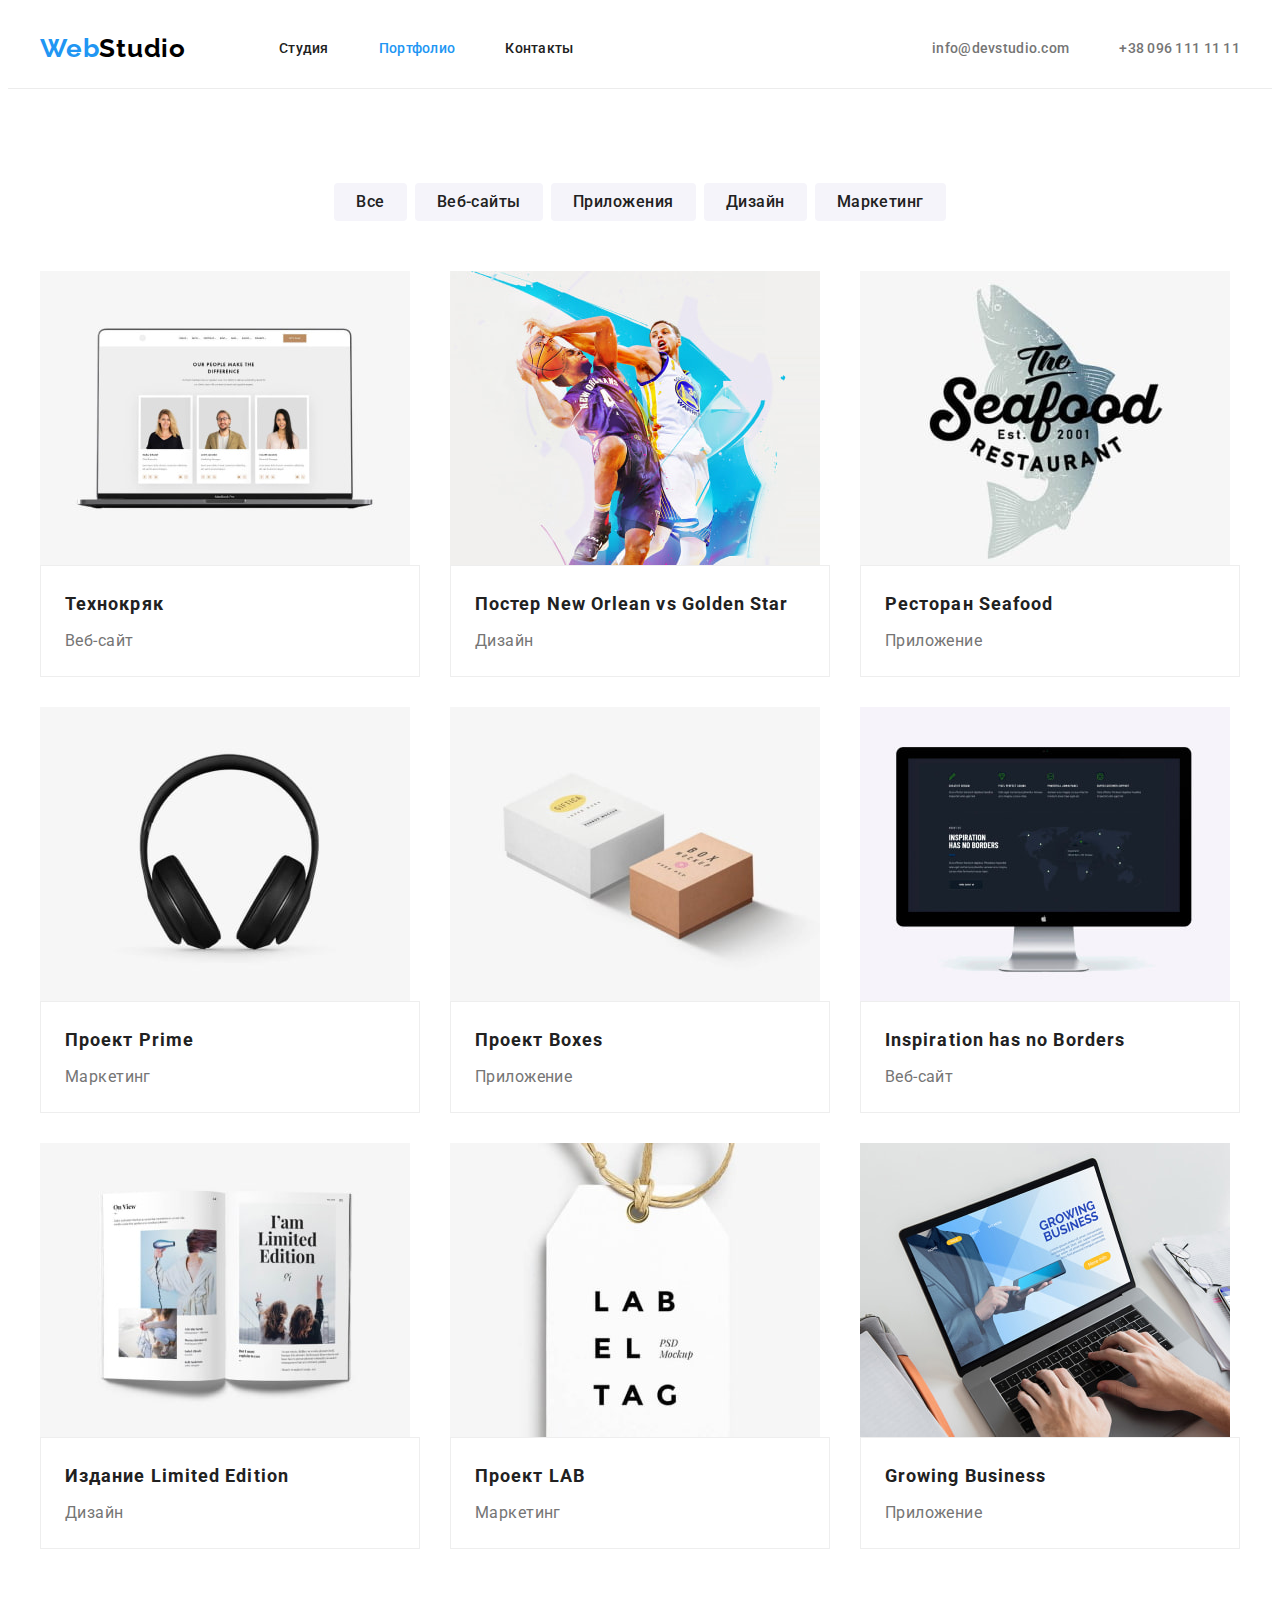
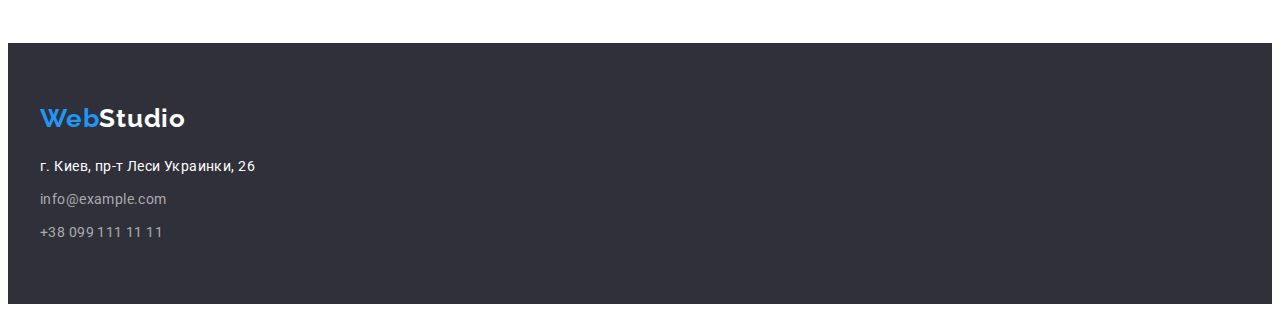
==== portfolio.html @ 58a0e92a "Initial commit" ====
<!DOCTYPE html>
<html lang="ru">
  <head>
    <meta charset="UTF-8" />
    <meta http-equiv="X-UA-Compatible" content="IE=edge" />
    <meta name="viewport" content="width=device-width, initial-scale=1.0" />
    <title>WebStudio</title>
    <!-- Fonts -->
    <link rel="preconnect" href="https://fonts.googleapis.com" />
    <link rel="preconnect" href="https://fonts.gstatic.com" crossorigin />
    <link
      href="https://fonts.googleapis.com/css2?family=Raleway:wght@700&family=Roboto:wght@400;500;700;900&display=swap"
      rel="stylesheet"
    />
    <!-- Normalize -->
    <link
      rel="stylesheet"
      href="https://cdnjs.cloudflare.com/ajax/libs/modern-normalize/1.1.0/modern-normalize.min.css"
      integrity="sha512-wpPYUAdjBVSE4KJnH1VR1HeZfpl1ub8YT/NKx4PuQ5NmX2tKuGu6U/JRp5y+Y8XG2tV+wKQpNHVUX03MfMFn9Q=="
      crossorigin="anonymous"
      referrerpolicy="no-referrer"
    />
    <!-- Custom styles -->
    <link rel="stylesheet" href="./css/styles.css" />
  </head>
  <body>
    <!-- Header section -->
    <header class="header">
      <div class="container header-container">
        <a href="./index.html" lang="en" class="logo link"
          >Web<span class="logo-black">Studio</span></a
        >
        <nav class="header-nav">
          <ul class="nav-list list">
            <li class="header-item">
              <a href="./index.html" class="header-link link">Студия</a>
            </li>
            <li class="header-item">
              <a href="./portfolio.html" class="header-link header-link-current link">Портфолио</a>
            </li>
            <li class="header-item"><a href="" class="header-link link">Контакты</a></li>
          </ul>
        </nav>
        <ul class="contact-list list">
          <li class="header-contact">
            <a href="mailto:info@devstudio.com" class="link">info@devstudio.com</a>
          </li>
          <li class="header-contact">
            <a href="tel:+380961111111" class="link">+38 096 111 11 11</a>
          </li>
        </ul>
      </div>
    </header>
    <!-- Main section -->
    <main>
      <section class="portfolio section">
        <div class="container">
          <h1 class="visually-hidden">Портфолио</h1>
          <ul class="filter-list list">
            <li class="filter-item"><button type="button" class="filter-btn btn">Все</button></li>
            <li class="filter-item">
              <button type="button" class="filter-btn btn">Веб-сайты</button>
            </li>
            <li class="filter-item">
              <button type="button" class="filter-btn btn">Приложения</button>
            </li>
            <li class="filter-item">
              <button type="button" class="filter-btn btn">Дизайн</button>
            </li>
            <li class="filter-item">
              <button type="button" class="filter-btn btn">Маркетинг</button>
            </li>
          </ul>
          <!-- Projects -->
          <ul class="project-list list card-set">
            <li class="project-item card-item">
              <a
                href=""
                target="_blank"
                rel="noopener noreferrer nofollow"
                class="project-link link"
              >
                <img
                  src="./images/portfolio/project1.jpg"
                  alt="Проект1"
                  class="project-img"
                  width="370"
                  height="294"
                />
                <div class="project-wrapper">
                  <h2 class="project-title">Технокряк</h2>
                  <p class="project-uppertitle">Веб-сайт</p>
                </div>
              </a>
            </li>
            <li class="project-item card-item">
              <a
                href=""
                target="_blank"
                rel="noopener noreferrer nofollow"
                class="project-link link"
              >
                <img
                  src="./images/portfolio/project2.jpg"
                  alt="Проект2"
                  class="project-img"
                  width="370"
                  height="294"
                />
                <div class="project-wrapper">
                  <h2 class="project-title">
                    Постер <span lang="en">New Orlean vs Golden Star</span>
                  </h2>
                  <p class="project-uppertitle">Дизайн</p>
                </div>
              </a>
            </li>
            <li class="project-item card-item">
              <a
                href=""
                target="_blank"
                rel="noopener noreferrer nofollow"
                class="project-link link"
              >
                <img
                  src="./images/portfolio/project3.jpg"
                  alt="Проект3"
                  class="project-img"
                  width="370"
                  height="294"
                />
                <div class="project-wrapper">
                  <h2 class="project-title">Ресторан <span lang="en">Seafood</span></h2>
                  <p class="project-uppertitle">Приложение</p>
                </div>
              </a>
            </li>
            <li class="project-item card-item">
              <a
                href=""
                target="_blank"
                rel="noopener noreferrer nofollow"
                class="project-link link"
              >
                <img
                  src="./images/portfolio/project4.jpg"
                  alt="Проект4"
                  class="project-img"
                  width="370"
                  height="294"
                />
                <div class="project-wrapper">
                  <h2 class="project-title">Проект <span lang="en">Prime</span></h2>
                  <p class="project-uppertitle">Маркетинг</p>
                </div>
              </a>
            </li>
            <li class="project-item card-item">
              <a
                href=""
                target="_blank"
                rel="noopener noreferrer nofollow"
                class="project-link link"
              >
                <img
                  src="./images/portfolio/project5.jpg"
                  alt="Проект5"
                  class="project-img"
                  width="370"
                  height="294"
                />
                <div class="project-wrapper">
                  <h2 class="project-title">Проект <span lang="en">Boxes</span></h2>
                  <p class="project-uppertitle">Приложение</p>
                </div>
              </a>
            </li>
            <li class="project-item card-item">
              <a
                href=""
                target="_blank"
                rel="noopener noreferrer nofollow"
                class="project-link link"
              >
                <img
                  src="./images/portfolio/project6.jpg"
                  alt="Проект6"
                  class="project-img"
                  width="370"
                  height="294"
                />
                <div class="project-wrapper">
                  <h2 class="project-title" lang="en">Inspiration has no Borders</h2>
                  <p class="project-uppertitle">Веб-сайт</p>
                </div>
              </a>
            </li>
            <li class="project-item card-item">
              <a
                href=""
                target="_blank"
                rel="noopener noreferrer nofollow"
                class="project-link link"
              >
                <img
                  src="./images/portfolio/project7.jpg"
                  alt="Проект7"
                  class="project-img"
                  width="370"
                  height="294"
                />
                <div class="project-wrapper">
                  <h2 class="project-title">Издание <span lang="en">Limited Edition</span></h2>
                  <p class="project-uppertitle">Дизайн</p>
                </div>
              </a>
            </li>
            <li class="project-item card-item">
              <a
                href=""
                target="_blank"
                rel="noopener noreferrer nofollow"
                class="project-link link"
              >
                <img
                  src="./images/portfolio/project8.jpg"
                  alt="Проект8"
                  class="project-img"
                  width="370"
                  height="294"
                />
                <div class="project-wrapper">
                  <h2 class="project-title">Проект <span lang="en">LAB</span></h2>
                  <p class="project-uppertitle">Маркетинг</p>
                </div>
              </a>
            </li>
            <li class="project-item card-item">
              <a
                href=""
                target="_blank"
                rel="noopener noreferrer nofollow"
                class="project-link link"
              >
                <img
                  src="./images/portfolio/project9.jpg"
                  alt="Проект9"
                  class="project-img"
                  width="370"
                  height="294"
                />
                <div class="project-wrapper">
                  <h2 class="project-title" lang="en">Growing Business</h2>
                  <p class="project-uppertitle">Приложение</p>
                </div>
              </a>
            </li>
          </ul>
        </div>
      </section>
    </main>
    <!-- Footer section -->
    <footer class="footer">
      <div class="container">
        <a href="./index.html" lang="en" class="logo link logo-footer"
          >Web<span class="logo-white">Studio</span></a
        >
        <address class="address">
          <ul class="address-list list">
            <li class="address-item">
              <a
                href="https://goo.gl/maps/ze5Cd1obeBFwj9Hn6"
                target="_blank"
                rel="noopener noreferrer nofollow"
                class="address-link link"
                >г. Киев, пр-т Леси Украинки, 26</a
              >
            </li>
            <li class="address-item">
              <a href="mailto:info@example.com" class="address-contact link">info@example.com</a>
            </li>
            <li class="address-item">
              <a href="tel:+380991111111" class="address-contact link">+38 099 111 11 11</a>
            </li>
          </ul>
        </address>
      </div>
    </footer>
  </body>
</html>
---- css/styles.css ----
:root {
  /* Fonts */
  --main-font: 'Roboto', sans-serif;
  --secondary-font: 'Raleway', sans-serif;
  /* Text colors */
  --main-txt-cl: #212121;
  --accent-txt-cl: #2196f3;
  --grey-txt-cl: #757575;
  --wh-txt-cl: #ffffff;
  --bl-txt-cl: #000000;
  --address-cl: rgba(255, 255, 255, 0.6);
  /* Bg colors */
  --dark-bg-cl: #2f303a;
  --grey-bg-cl: #f5f4fa;
  /* Border */
  --border-cl: #ececec;
  --border-sec-cl: #eeeeee;
  /* Others */
  --indent: 30px;
  --items: 4;
}

/* Html */
/* html {
  box-sizing: border-box;
}

*,
*::before,
*::after {
  box-sizing: inherit;
} */

/* Body */
body {
  font-family: var(--main-font);

  color: var(--main-txt-cl);

  font-weight: 400;
  font-size: 14px;
  line-height: calc(24 / 14);
  letter-spacing: 0.03em;

  color: var(--grey-txt-cl);
}

/* Reset style */
.link {
  text-decoration: none;
  color: currentColor;
}

.list {
  list-style: none;
}

h1,
h2,
h3,
h4,
h5,
h6,
p {
  margin: 0;
}

ul,
ol {
  margin: 0;
  padding: 0;
}

img {
  display: block;
  max-width: 100%;
  height: auto;
}

.section {
  padding-top: 94px;
  padding-bottom: 94px;
}

.section-title {
  font-weight: 700;
  font-size: 36px;
  line-height: calc(42 / 36);

  text-align: center;

  color: var(--main-txt-cl);

  margin-bottom: 50px;
}

.container {
  width: 1200px;
  padding-left: 15px;
  padding-right: 15px;
  margin-left: auto;
  margin-right: auto;
}

/* Button styles */

.btn {
  font-family: inherit;
  font-size: 16px;
  cursor: pointer;
  border: none;
}

.btn:hover,
.btn:focus {
  color: var(--wh-txt-cl);
  background-color: var(--accent-txt-cl);
}

.card-set {
  display: flex;
  align-items: center;
  flex-wrap: wrap;
  gap: var(--indent);
}

.card-item {
  flex-basis: calc((100% - var(--indent) * (var(--items) - 1)) / var(--items));
}

/* Logo */
.logo {
  font-family: 'Raleway';
  font-style: normal;
  font-weight: 700;
  font-size: 26px;
  line-height: 31px;
  letter-spacing: 0.03em;
  color: var(--accent-txt-cl);
}

.logo-black {
  color: var(--bl-txt-cl);
}

.logo-white {
  color: var(--wh-txt-cl);
}

/* Header section */
header.header {
  font-weight: 500;
  line-height: calc(16 / 14);
  letter-spacing: 0.02em;
  border-bottom: 1px solid var(--border-cl);
}

.header .logo {
  margin-right: 93px;
}

.header-link {
  display: flex;
  align-items: center;
  padding-top: 32px;
  padding-bottom: 32px;
  color: var(--main-txt-cl);
}

.header-link:hover,
.header-link:focus {
  color: var(--accent-txt-cl);
}

.header-link-current {
  color: var(--accent-txt-cl);
}

.header-contact:hover,
.header-contact:focus {
  color: var(--accent-txt-cl);
}

.header-container {
  display: flex;
  align-items: center;
}

.header-nav {
  display: flex;
  align-items: center;
}

.nav-list {
  display: flex;
  align-items: center;
  gap: 50px;
}

.contact-list {
  display: flex;
  align-items: center;
  margin-left: auto;
  gap: 50px;
}

.header-contact {
  padding-top: 32px;
  padding-bottom: 32px;
}

/* Main */

/* Hero section */
.hero {
  background-color: var(--dark-bg-cl);
  text-align: center;
  padding-top: 200px;
  padding-bottom: 200px;
}

.hero-title {
  margin-left: auto;
  margin-right: auto;
  font-weight: 900;
  font-size: 44px;
  line-height: calc(60 / 44);
  text-align: center;
  letter-spacing: 0.06em;
  text-transform: uppercase;
  color: var(--wh-txt-cl);
  max-width: 696px;
  margin-bottom: 30px;
}

.hero-btn {
  margin-left: auto;
  margin-right: auto;
  padding: 10px 32px;
  font-weight: 700;
  line-height: calc(30 / 16);
  display: flex;
  align-items: center;
  text-align: center;
  letter-spacing: 0.06em;
  color: #ffffff;
  background-color: var(--accent-txt-cl);
  box-shadow: 0px 4px 4px rgba(0, 0, 0, 0.15);
  border-radius: 4px;
}

/* About section */
.visually-hidden {
  position: absolute;
  white-space: nowrap;
  width: 1px;
  height: 1px;
  overflow: hidden;
  border: 0;
  padding: 0;
  clip: rect(0 0 0 0);
  clip-path: inset(50%);
  margin: -1px;
}

.about-uppertitle {
  font-weight: 700;
  font-size: 14px;
  line-height: calc(16 / 14);
  text-transform: uppercase;
  color: var(--main-txt-cl);
  margin-bottom: 10px;
}

/* Work section */
.work {
  padding-top: 0;
}

.work-item {
  --items: 3;
}

/*  Team section */
.team {
  background-color: var(--grey-bg-cl);
  padding-top: 94px;
  padding-bottom: 94px;
}

.team-title {
  margin-bottom: 50px;
}

.team-item {
  background-color: var(--wh-txt-cl);
  box-shadow: 0px 1px 3px rgba(0, 0, 0, 0.12), 0px 1px 1px rgba(0, 0, 0, 0.14),
    0px 2px 1px rgba(0, 0, 0, 0.2);
  border-radius: 0px 0px 4px 4px;
}

.team-wrapper {
  padding: 30px;
}

.team-text,
.team-uppertitle {
  font-size: 16px;
  line-height: calc(19 / 16);
  text-align: center;
}

.team-uppertitle {
  font-weight: 500;
  color: var(--main-txt-cl);
  margin-bottom: 10px;
}

/* Footer section */
.footer {
  background-color: var(--dark-bg-cl);
  padding-top: 60px;
  padding-bottom: 60px;
}

.logo-footer {
  display: inline-block;
  margin-bottom: 20px;
}

address {
  display: block;
  font-style: normal;

  /* margin-top: 20px; */
}

.address-item {
  color: var(--wh-txt-cl);
}

.address-item {
  margin-bottom: 9px;
}

.address-item:last-child {
  margin-bottom: 0;
}

.address-contact {
  color: var(--address-cl);
}

/* Portfolio */

/* Filter section */
.filter-list {
  display: flex;
  align-items: center;
  justify-content: center;
  gap: 8px;
  margin-bottom: 50px;
}

.filter-btn {
  padding: 6px 22px;
  font-weight: 500;
  line-height: calc(26 / 16);
  text-align: center;
  letter-spacing: 0.03em;
  color: var(--main-txt-cl);
  background-color: var(--grey-bg-cl);
  border-radius: 4px;
}

.filter-btn:hover,
.filter-btn:focus {
  color: var(--wh-txt-cl);
  background: var(--accent-txt-cl);
  box-shadow: 0px 3px 1px rgba(0, 0, 0, 0.1), 0px 1px 2px rgba(0, 0, 0, 0.08),
    0px 2px 2px rgba(0, 0, 0, 0.12);
  border-radius: 4px;
}

/* Project */

.project-item {
  width: 370px;
  --items: 3;
}

.project-wrapper {
  padding: 20px 24px;
  background: var(--wh-txt-cl);
  border: 1px solid var(--border-sec-cl);
}

.project-title {
  font-weight: 700;
  font-size: 18px;
  line-height: 36px;
  letter-spacing: 0.06em;
  color: var(--main-txt-cl);
  margin-bottom: 4px;
}

.project-uppertitle {
  font-size: 16px;
  line-height: calc(30 / 16);
}
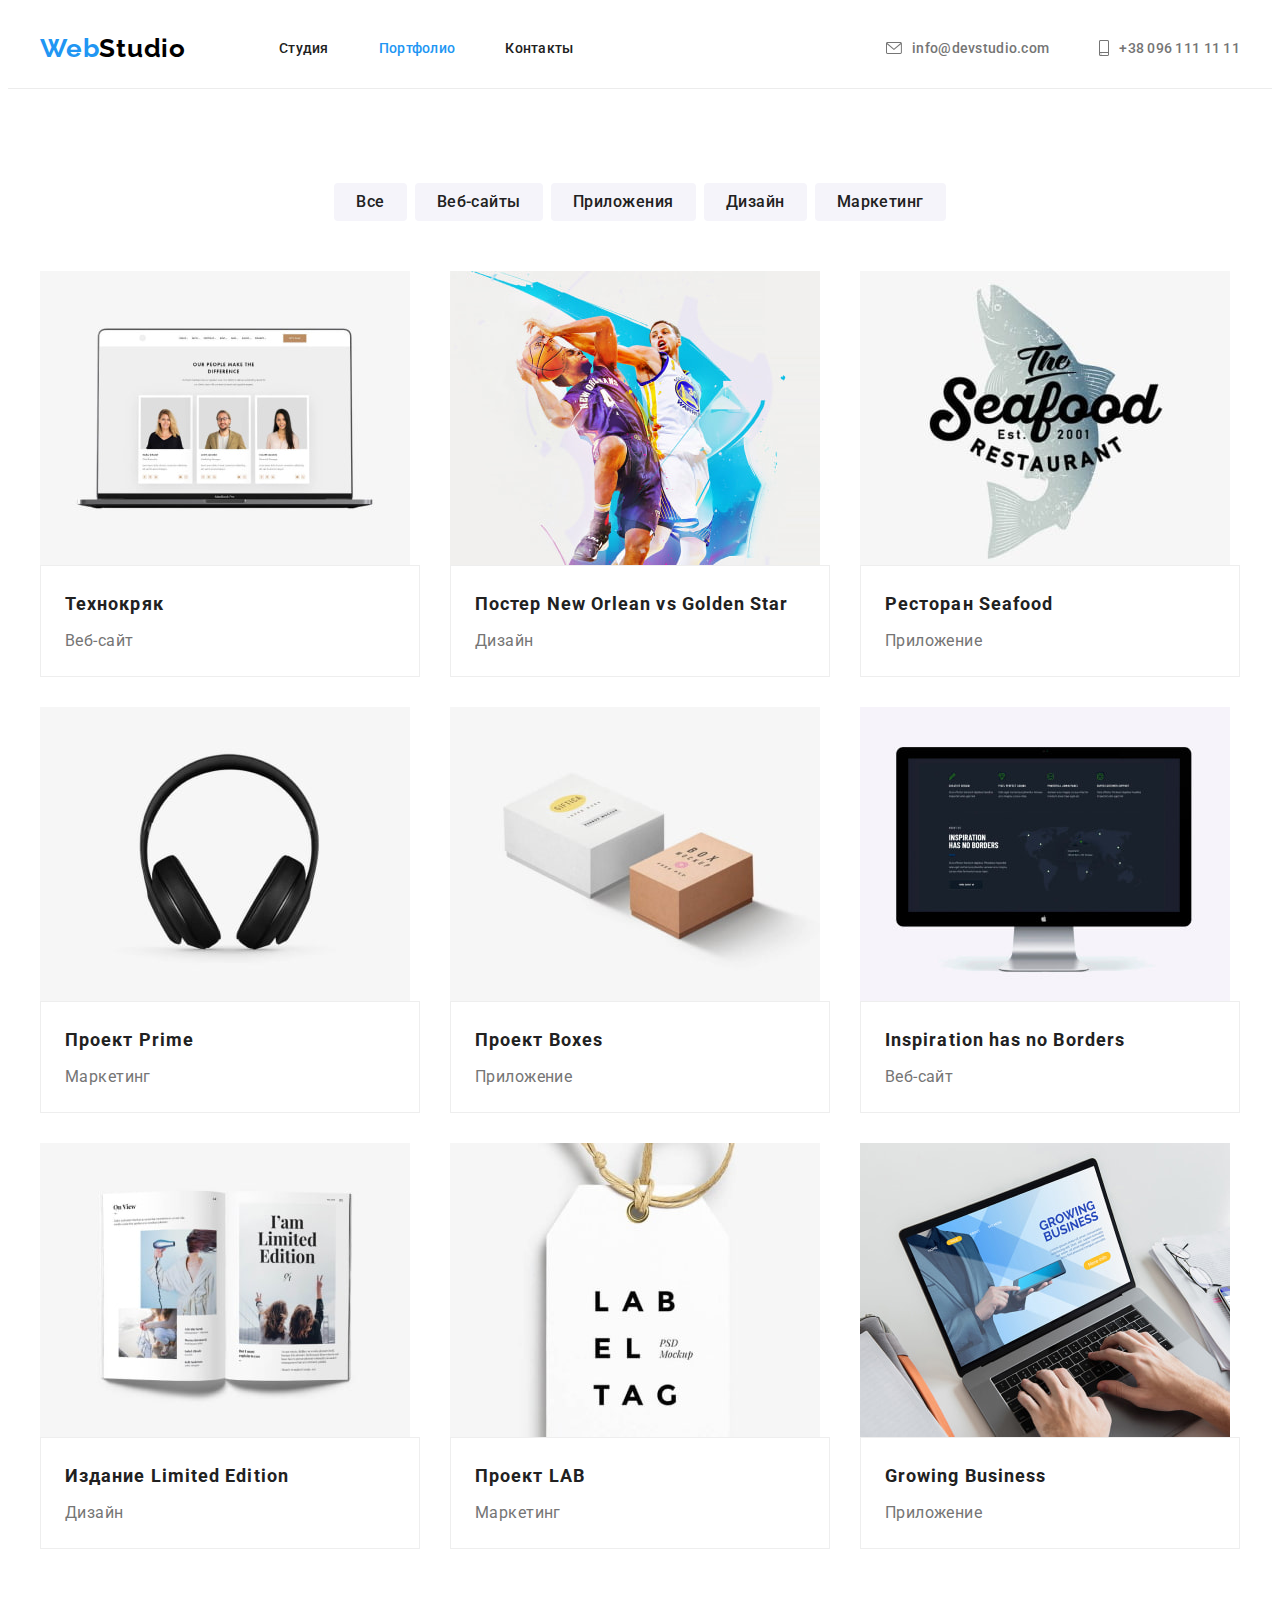
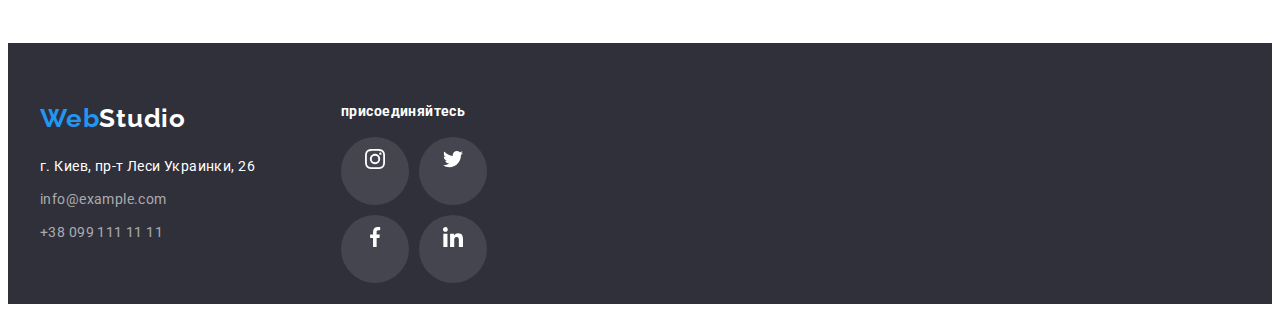
==== commit ff66aeef: "create svg-sprite + update html & css" ====
--- a/portfolio.html
+++ b/portfolio.html
@@ -1,280 +1,177 @@
 <!DOCTYPE html>
 <html lang="ru">
-  <head>
-    <meta charset="UTF-8" />
-    <meta http-equiv="X-UA-Compatible" content="IE=edge" />
-    <meta name="viewport" content="width=device-width, initial-scale=1.0" />
-    <title>WebStudio</title>
-    <!-- Fonts -->
-    <link rel="preconnect" href="https://fonts.googleapis.com" />
-    <link rel="preconnect" href="https://fonts.gstatic.com" crossorigin />
-    <link
-      href="https://fonts.googleapis.com/css2?family=Raleway:wght@700&family=Roboto:wght@400;500;700;900&display=swap"
-      rel="stylesheet"
-    />
-    <!-- Normalize -->
-    <link
-      rel="stylesheet"
-      href="https://cdnjs.cloudflare.com/ajax/libs/modern-normalize/1.1.0/modern-normalize.min.css"
-      integrity="sha512-wpPYUAdjBVSE4KJnH1VR1HeZfpl1ub8YT/NKx4PuQ5NmX2tKuGu6U/JRp5y+Y8XG2tV+wKQpNHVUX03MfMFn9Q=="
-      crossorigin="anonymous"
-      referrerpolicy="no-referrer"
-    />
-    <!-- Custom styles -->
-    <link rel="stylesheet" href="./css/styles.css" />
-  </head>
-  <body>
-    <!-- Header section -->
-    <header class="header">
-      <div class="container header-container">
-        <a href="./index.html" lang="en" class="logo link"
-          >Web<span class="logo-black">Studio</span></a
-        >
-        <nav class="header-nav">
-          <ul class="nav-list list">
-            <li class="header-item">
-              <a href="./index.html" class="header-link link">Студия</a>
-            </li>
-            <li class="header-item">
-              <a href="./portfolio.html" class="header-link header-link-current link">Портфолио</a>
-            </li>
-            <li class="header-item"><a href="" class="header-link link">Контакты</a></li>
-          </ul>
-        </nav>
-        <ul class="contact-list list">
-          <li class="header-contact">
-            <a href="mailto:info@devstudio.com" class="link">info@devstudio.com</a>
-          </li>
-          <li class="header-contact">
-            <a href="tel:+380961111111" class="link">+38 096 111 11 11</a>
+
+<head>
+  <meta charset="UTF-8" />
+  <meta http-equiv="X-UA-Compatible" content="IE=edge" />
+  <meta name="viewport" content="width=device-width, initial-scale=1.0" />
+  <title>WebStudio</title>
+  <!-- Fonts -->
+  <link rel="preconnect" href="https://fonts.googleapis.com" />
+  <link rel="preconnect" href="https://fonts.gstatic.com" crossorigin />
+  <link href="https://fonts.googleapis.com/css2?family=Raleway:wght@700&family=Roboto:wght@400;500;700;900&display=swap"
+    rel="stylesheet" />
+  <!-- Normalize -->
+  <link rel="stylesheet" href="https://cdnjs.cloudflare.com/ajax/libs/modern-normalize/1.1.0/modern-normalize.min.css"
+    integrity="sha512-wpPYUAdjBVSE4KJnH1VR1HeZfpl1ub8YT/NKx4PuQ5NmX2tKuGu6U/JRp5y+Y8XG2tV+wKQpNHVUX03MfMFn9Q=="
+    crossorigin="anonymous" referrerpolicy="no-referrer" />
+  <!-- Custom styles -->
+  <link rel="stylesheet" href="./css/styles.css" />
+</head>
+
+<body>
+  <!-- Header section -->
+  <header class="header">
+    <div class="container header-container">
+      <a href="./index.html" lang="en" class="logo link">Web<span class="logo-black">Studio</span></a>
+      <nav class="header-nav">
+        <ul class="nav-list list">
+          <li class="header-item">
+            <a href="./index.html" class="header-link link">Студия</a>
+          </li>
+          <li class="header-item">
+            <a href="./portfolio.html" class="header-link header-link-current link">Портфолио</a>
+          </li>
+          <li class="header-item"><a href="" class="header-link link">Контакты</a></li>
+        </ul>
+      </nav>
+      <ul class="contact-list list">
+        <li class="header-contact">
+          <a href="mailto:info@devstudio.com" class="header-contact-link link">
+            <svg width="16" height="12" class="header-icon">
+              <use href="./images/symbol-defs.svg#mail"></use>
+            </svg>info@devstudio.com
+          </a>
+        </li>
+        <li class="header-contact">
+          <a href="tel:+380961111111" class="header-contact-link link">
+            <svg width="10" height="16" class="header-icon">
+              <use href="./images/symbol-defs.svg#phone"></use>
+            </svg>+38 096 111 11 11
+          </a>
+        </li>
+      </ul>
+    </div>
+  </header>
+  <!-- Main section -->
+  <main>
+    <section class="portfolio section">
+      <div class="container">
+        <h1 class="visually-hidden">Портфолио</h1>
+        <ul class="filter-list list">
+          <li class="filter-item"><button type="button" class="filter-btn btn">Все</button></li>
+          <li class="filter-item">
+            <button type="button" class="filter-btn btn">Веб-сайты</button>
+          </li>
+          <li class="filter-item">
+            <button type="button" class="filter-btn btn">Приложения</button>
+          </li>
+          <li class="filter-item">
+            <button type="button" class="filter-btn btn">Дизайн</button>
+          </li>
+          <li class="filter-item">
+            <button type="button" class="filter-btn btn">Маркетинг</button>
+          </li>
+        </ul>
+        <!-- Projects -->
+        <ul class="project-list list card-set">
+          <li class="project-item card-item">
+            <a href="" target="_blank" rel="noopener noreferrer nofollow" class="project-link link">
+              <img src="./images/portfolio/project1.jpg" alt="Проект1" class="project-img" width="370" height="294" />
+              <div class="project-wrapper">
+                <h2 class="project-title">Технокряк</h2>
+                <p class="project-uppertitle">Веб-сайт</p>
+              </div>
+            </a>
+          </li>
+          <li class="project-item card-item">
+            <a href="" target="_blank" rel="noopener noreferrer nofollow" class="project-link link">
+              <img src="./images/portfolio/project2.jpg" alt="Проект2" class="project-img" width="370" height="294" />
+              <div class="project-wrapper">
+                <h2 class="project-title">
+                  Постер <span lang="en">New Orlean vs Golden Star</span>
+                </h2>
+                <p class="project-uppertitle">Дизайн</p>
+              </div>
+            </a>
+          </li>
+          <li class="project-item card-item">
+            <a href="" target="_blank" rel="noopener noreferrer nofollow" class="project-link link">
+              <img src="./images/portfolio/project3.jpg" alt="Проект3" class="project-img" width="370" height="294" />
+              <div class="project-wrapper">
+                <h2 class="project-title">Ресторан <span lang="en">Seafood</span></h2>
+                <p class="project-uppertitle">Приложение</p>
+              </div>
+            </a>
+          </li>
+          <li class="project-item card-item">
+            <a href="" target="_blank" rel="noopener noreferrer nofollow" class="project-link link">
+              <img src="./images/portfolio/project4.jpg" alt="Проект4" class="project-img" width="370" height="294" />
+              <div class="project-wrapper">
+                <h2 class="project-title">Проект <span lang="en">Prime</span></h2>
+                <p class="project-uppertitle">Маркетинг</p>
+              </div>
+            </a>
+          </li>
+          <li class="project-item card-item">
+            <a href="" target="_blank" rel="noopener noreferrer nofollow" class="project-link link">
+              <img src="./images/portfolio/project5.jpg" alt="Проект5" class="project-img" width="370" height="294" />
+              <div class="project-wrapper">
+                <h2 class="project-title">Проект <span lang="en">Boxes</span></h2>
+                <p class="project-uppertitle">Приложение</p>
+              </div>
+            </a>
+          </li>
+          <li class="project-item card-item">
+            <a href="" target="_blank" rel="noopener noreferrer nofollow" class="project-link link">
+              <img src="./images/portfolio/project6.jpg" alt="Проект6" class="project-img" width="370" height="294" />
+              <div class="project-wrapper">
+                <h2 class="project-title" lang="en">Inspiration has no Borders</h2>
+                <p class="project-uppertitle">Веб-сайт</p>
+              </div>
+            </a>
+          </li>
+          <li class="project-item card-item">
+            <a href="" target="_blank" rel="noopener noreferrer nofollow" class="project-link link">
+              <img src="./images/portfolio/project7.jpg" alt="Проект7" class="project-img" width="370" height="294" />
+              <div class="project-wrapper">
+                <h2 class="project-title">Издание <span lang="en">Limited Edition</span></h2>
+                <p class="project-uppertitle">Дизайн</p>
+              </div>
+            </a>
+          </li>
+          <li class="project-item card-item">
+            <a href="" target="_blank" rel="noopener noreferrer nofollow" class="project-link link">
+              <img src="./images/portfolio/project8.jpg" alt="Проект8" class="project-img" width="370" height="294" />
+              <div class="project-wrapper">
+                <h2 class="project-title">Проект <span lang="en">LAB</span></h2>
+                <p class="project-uppertitle">Маркетинг</p>
+              </div>
+            </a>
+          </li>
+          <li class="project-item card-item">
+            <a href="" target="_blank" rel="noopener noreferrer nofollow" class="project-link link">
+              <img src="./images/portfolio/project9.jpg" alt="Проект9" class="project-img" width="370" height="294" />
+              <div class="project-wrapper">
+                <h2 class="project-title" lang="en">Growing Business</h2>
+                <p class="project-uppertitle">Приложение</p>
+              </div>
+            </a>
           </li>
         </ul>
       </div>
-    </header>
-    <!-- Main section -->
-    <main>
-      <section class="portfolio section">
-        <div class="container">
-          <h1 class="visually-hidden">Портфолио</h1>
-          <ul class="filter-list list">
-            <li class="filter-item"><button type="button" class="filter-btn btn">Все</button></li>
-            <li class="filter-item">
-              <button type="button" class="filter-btn btn">Веб-сайты</button>
-            </li>
-            <li class="filter-item">
-              <button type="button" class="filter-btn btn">Приложения</button>
-            </li>
-            <li class="filter-item">
-              <button type="button" class="filter-btn btn">Дизайн</button>
-            </li>
-            <li class="filter-item">
-              <button type="button" class="filter-btn btn">Маркетинг</button>
-            </li>
-          </ul>
-          <!-- Projects -->
-          <ul class="project-list list card-set">
-            <li class="project-item card-item">
-              <a
-                href=""
-                target="_blank"
-                rel="noopener noreferrer nofollow"
-                class="project-link link"
-              >
-                <img
-                  src="./images/portfolio/project1.jpg"
-                  alt="Проект1"
-                  class="project-img"
-                  width="370"
-                  height="294"
-                />
-                <div class="project-wrapper">
-                  <h2 class="project-title">Технокряк</h2>
-                  <p class="project-uppertitle">Веб-сайт</p>
-                </div>
-              </a>
-            </li>
-            <li class="project-item card-item">
-              <a
-                href=""
-                target="_blank"
-                rel="noopener noreferrer nofollow"
-                class="project-link link"
-              >
-                <img
-                  src="./images/portfolio/project2.jpg"
-                  alt="Проект2"
-                  class="project-img"
-                  width="370"
-                  height="294"
-                />
-                <div class="project-wrapper">
-                  <h2 class="project-title">
-                    Постер <span lang="en">New Orlean vs Golden Star</span>
-                  </h2>
-                  <p class="project-uppertitle">Дизайн</p>
-                </div>
-              </a>
-            </li>
-            <li class="project-item card-item">
-              <a
-                href=""
-                target="_blank"
-                rel="noopener noreferrer nofollow"
-                class="project-link link"
-              >
-                <img
-                  src="./images/portfolio/project3.jpg"
-                  alt="Проект3"
-                  class="project-img"
-                  width="370"
-                  height="294"
-                />
-                <div class="project-wrapper">
-                  <h2 class="project-title">Ресторан <span lang="en">Seafood</span></h2>
-                  <p class="project-uppertitle">Приложение</p>
-                </div>
-              </a>
-            </li>
-            <li class="project-item card-item">
-              <a
-                href=""
-                target="_blank"
-                rel="noopener noreferrer nofollow"
-                class="project-link link"
-              >
-                <img
-                  src="./images/portfolio/project4.jpg"
-                  alt="Проект4"
-                  class="project-img"
-                  width="370"
-                  height="294"
-                />
-                <div class="project-wrapper">
-                  <h2 class="project-title">Проект <span lang="en">Prime</span></h2>
-                  <p class="project-uppertitle">Маркетинг</p>
-                </div>
-              </a>
-            </li>
-            <li class="project-item card-item">
-              <a
-                href=""
-                target="_blank"
-                rel="noopener noreferrer nofollow"
-                class="project-link link"
-              >
-                <img
-                  src="./images/portfolio/project5.jpg"
-                  alt="Проект5"
-                  class="project-img"
-                  width="370"
-                  height="294"
-                />
-                <div class="project-wrapper">
-                  <h2 class="project-title">Проект <span lang="en">Boxes</span></h2>
-                  <p class="project-uppertitle">Приложение</p>
-                </div>
-              </a>
-            </li>
-            <li class="project-item card-item">
-              <a
-                href=""
-                target="_blank"
-                rel="noopener noreferrer nofollow"
-                class="project-link link"
-              >
-                <img
-                  src="./images/portfolio/project6.jpg"
-                  alt="Проект6"
-                  class="project-img"
-                  width="370"
-                  height="294"
-                />
-                <div class="project-wrapper">
-                  <h2 class="project-title" lang="en">Inspiration has no Borders</h2>
-                  <p class="project-uppertitle">Веб-сайт</p>
-                </div>
-              </a>
-            </li>
-            <li class="project-item card-item">
-              <a
-                href=""
-                target="_blank"
-                rel="noopener noreferrer nofollow"
-                class="project-link link"
-              >
-                <img
-                  src="./images/portfolio/project7.jpg"
-                  alt="Проект7"
-                  class="project-img"
-                  width="370"
-                  height="294"
-                />
-                <div class="project-wrapper">
-                  <h2 class="project-title">Издание <span lang="en">Limited Edition</span></h2>
-                  <p class="project-uppertitle">Дизайн</p>
-                </div>
-              </a>
-            </li>
-            <li class="project-item card-item">
-              <a
-                href=""
-                target="_blank"
-                rel="noopener noreferrer nofollow"
-                class="project-link link"
-              >
-                <img
-                  src="./images/portfolio/project8.jpg"
-                  alt="Проект8"
-                  class="project-img"
-                  width="370"
-                  height="294"
-                />
-                <div class="project-wrapper">
-                  <h2 class="project-title">Проект <span lang="en">LAB</span></h2>
-                  <p class="project-uppertitle">Маркетинг</p>
-                </div>
-              </a>
-            </li>
-            <li class="project-item card-item">
-              <a
-                href=""
-                target="_blank"
-                rel="noopener noreferrer nofollow"
-                class="project-link link"
-              >
-                <img
-                  src="./images/portfolio/project9.jpg"
-                  alt="Проект9"
-                  class="project-img"
-                  width="370"
-                  height="294"
-                />
-                <div class="project-wrapper">
-                  <h2 class="project-title" lang="en">Growing Business</h2>
-                  <p class="project-uppertitle">Приложение</p>
-                </div>
-              </a>
-            </li>
-          </ul>
-        </div>
-      </section>
-    </main>
-    <!-- Footer section -->
-    <footer class="footer">
-      <div class="container">
-        <a href="./index.html" lang="en" class="logo link logo-footer"
-          >Web<span class="logo-white">Studio</span></a
-        >
+    </section>
+  </main>
+  <!-- Footer section -->
+  <footer class="footer">
+    <div class="container footer-container">
+      <div class="address-container">
+        <a href="./index.html" lang="en" class="logo link logo-footer">Web<span class="logo-white">Studio</span></a>
         <address class="address">
           <ul class="address-list list">
             <li class="address-item">
-              <a
-                href="https://goo.gl/maps/ze5Cd1obeBFwj9Hn6"
-                target="_blank"
-                rel="noopener noreferrer nofollow"
-                class="address-link link"
-                >г. Киев, пр-т Леси Украинки, 26</a
-              >
+              <a href="https://goo.gl/maps/ze5Cd1obeBFwj9Hn6" target="_blank" rel="noopener noreferrer nofollow"
+                class="address-link link">г. Киев, пр-т Леси Украинки, 26</a>
             </li>
             <li class="address-item">
               <a href="mailto:info@example.com" class="address-contact link">info@example.com</a>
@@ -285,6 +182,45 @@
           </ul>
         </address>
       </div>
-    </footer>
-  </body>
-</html>
+      <div class="footer-socials">
+        <h2 class="section-title footer-socials-title">присоединяйтесь</h2>
+        <ul class="footer-socials list">
+          <li class="footer-socials-item">
+            <a href="" class="link footer-socials-link" target="_blank" rel="noopener noreferrer nofollow"
+              aria-label="instagram">
+              <svg width="20" height="20" class="footer-social-icon">
+                <use href="./images/symbol-defs.svg#instagram"></use>
+              </svg>
+            </a>
+          </li>
+          <li class="footer-socials-item">
+            <a href="" class="link footer-socials-link" target="_blank" rel="noopener noreferrer nofollow"
+              aria-label="twitter">
+              <svg width="20" height="20" class="footer-social-icon">
+                <use href="./images/symbol-defs.svg#twitter"></use>
+              </svg>
+            </a>
+          </li>
+          <li class="footer-socials-item">
+            <a href="" class="link footer-socials-link" target="_blank" rel="noopener noreferrer nofollow"
+              aria-label="facebook">
+              <svg width="20" height="20" class="footer-social-icon">
+                <use href="./images/symbol-defs.svg#facebook"></use>
+              </svg>
+            </a>
+          </li>
+          <li class="footer-socials-item">
+            <a href="" class="link footer-socials-link" target="_blank" rel="noopener noreferrer nofollow"
+              aria-label="linkedin">
+              <svg width="20" height="20" class="footer-social-icon">
+                <use href="./images/symbol-defs.svg#linkedin"></use>
+              </svg>
+            </a>
+          </li>
+        </ul>
+      </div>
+    </div>
+  </footer>
+</body>
+
+</html>--- a/css/styles.css
+++ b/css/styles.css
@@ -8,6 +8,7 @@
   --grey-txt-cl: #757575;
   --wh-txt-cl: #ffffff;
   --bl-txt-cl: #000000;
+  --fill: #afb1b8;
   --address-cl: rgba(255, 255, 255, 0.6);
   /* Bg colors */
   --dark-bg-cl: #2f303a;
@@ -176,9 +177,18 @@
   color: var(--accent-txt-cl);
 }
 
+.header-icon {
+  fill: var(--grey-txt-cl);
+}
+
 .header-contact:hover,
 .header-contact:focus {
   color: var(--accent-txt-cl);
+  cursor: pointer;
+}
+
+.header-contact:hover .header-icon {
+  fill: var(--accent-txt-cl);
 }
 
 .header-container {
@@ -209,14 +219,24 @@
   padding-bottom: 32px;
 }
 
+.header-contact-link {
+  display: flex;
+  align-items: center;
+  gap: 10px;
+}
+
 /* Main */
 
 /* Hero section */
 .hero {
-  background-color: var(--dark-bg-cl);
+  /* background-color: var(--dark-bg-cl); */
   text-align: center;
   padding-top: 200px;
   padding-bottom: 200px;
+  background: linear-gradient(rgba(47, 48, 58, 0.4), rgba(47, 48, 58, 0.4)),
+    url(../images/background/hero-bg.jpg);
+  background-repeat: no-repeat;
+  background-position: center;
 }
 
 .hero-title {
@@ -272,6 +292,16 @@
   margin-bottom: 10px;
 }
 
+.about-wrapper {
+  display: flex;
+  align-items: center;
+  justify-content: center;
+  padding: 25px 100px;
+  background: var(--grey-bg-cl);
+  border-radius: 4px;
+  margin-bottom: 30px;
+}
+
 /* Work section */
 .work {
   padding-top: 0;
@@ -300,7 +330,7 @@
 }
 
 .team-wrapper {
-  padding: 30px;
+  padding: 30px 30px 0 30px;
 }
 
 .team-text,
@@ -316,6 +346,62 @@
   margin-bottom: 10px;
 }
 
+.socials {
+  display: flex;
+  align-items: center;
+  justify-content: center;
+  gap: 10px;
+  padding: 16px 32px 30px;
+}
+
+.socials-link {
+  display: flex;
+  align-items: baseline;
+  justify-content: center;
+  width: 44px;
+  height: 44px;
+  background-color: var(--wh-txt-cl);
+  border-radius: 50%;
+  padding: 12px;
+}
+
+.social-icon {
+  fill: var(--fill);
+}
+
+.socials-link:hover,
+.socials-link:focus {
+  background: var(--accent-txt-cl);
+}
+
+.socials-link:hover .social-icon {
+  fill: var(--wh-txt-cl);
+}
+
+/* Clients section */
+.clients-item {
+  box-sizing: border-box;
+  --items: 6;
+  padding: 16px 31px;
+  border: 1px solid var(--fill);
+  border-radius: 4px;
+}
+
+.clients-icons {
+  fill: var(--fill);
+}
+
+.clients-item:hover,
+.clients-item:focus {
+  color: var(--accent-txt-cl);
+  border: 1px solid var(--accent-txt-cl);
+  cursor: pointer;
+}
+
+.clients-icons {
+  fill: currentColor;
+}
+
 /* Footer section */
 .footer {
   background-color: var(--dark-bg-cl);
@@ -349,6 +435,52 @@
 
 .address-contact {
   color: var(--address-cl);
+}
+
+.address-container {
+  width: 231px;
+  margin-right: 70px;
+}
+
+.footer-container {
+  display: flex;
+  flex-wrap: wrap;
+}
+
+.footer-socials-title {
+  font-size: 14px;
+  line-height: calc(16 / 14);
+  color: var(--wh-txt-cl);
+  margin-bottom: 8px;
+}
+
+.footer-socials {
+  display: flex;
+  align-items: center;
+  flex-wrap: wrap;
+  width: 206px;
+  height: 60px;
+  gap: 10px;
+}
+
+.footer-socials-link {
+  display: flex;
+  align-items: baseline;
+  justify-content: center;
+  width: 44px;
+  height: 44px;
+  background-color: rgba(255, 255, 255, 0.1);
+  border-radius: 50%;
+  padding: 12px;
+}
+
+.footer-social-icon {
+  fill: var(--wh-txt-cl);
+}
+
+.footer-socials-link:hover,
+.footer-socials-link:focus {
+  background: var(--accent-txt-cl);
 }
 
 /* Portfolio */
@@ -408,3 +540,10 @@
   font-size: 16px;
   line-height: calc(30 / 16);
 }
+
+.project-item:hover,
+.project-item:focus {
+  border: 1px solid var(--border-sec-cl);
+  box-shadow: 0px 1px 1px rgba(0, 0, 0, 0.12), 0px 4px 4px rgba(0, 0, 0, 0.06),
+    1px 4px 6px rgba(0, 0, 0, 0.16);
+}
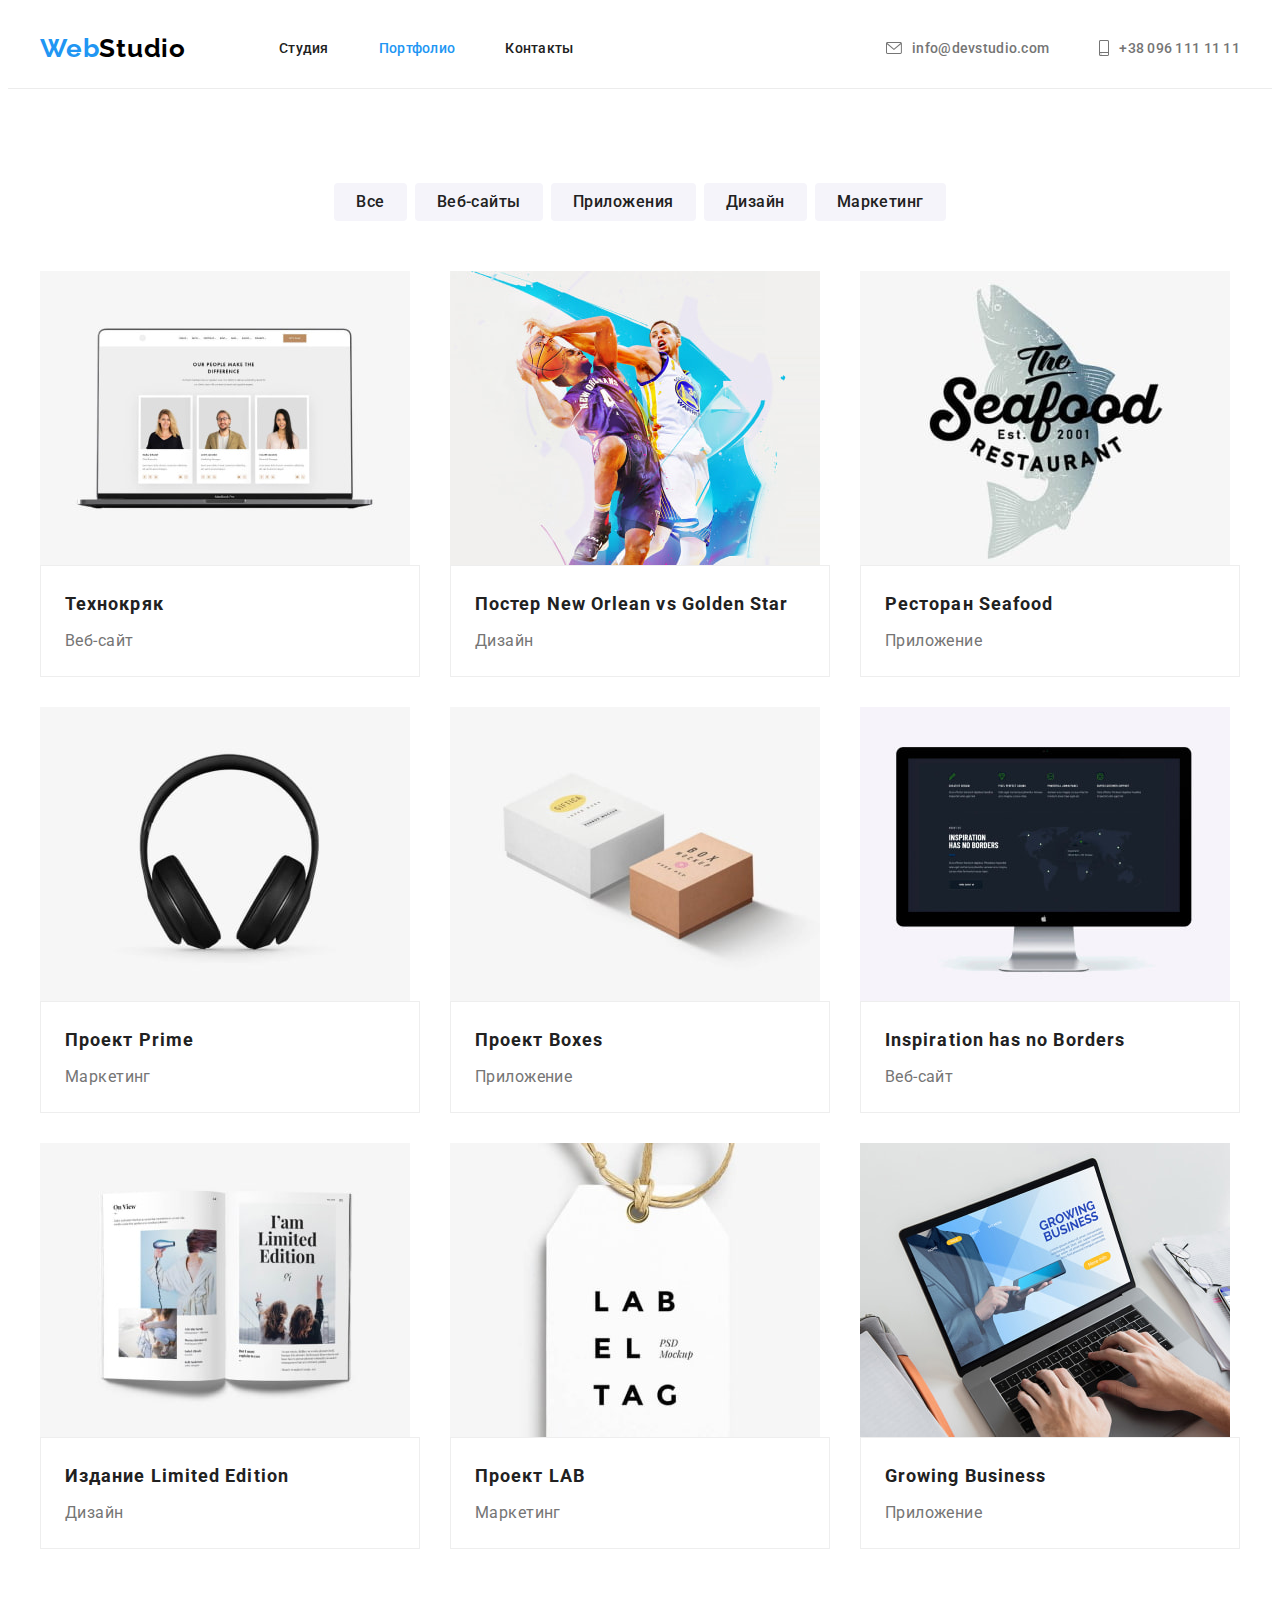
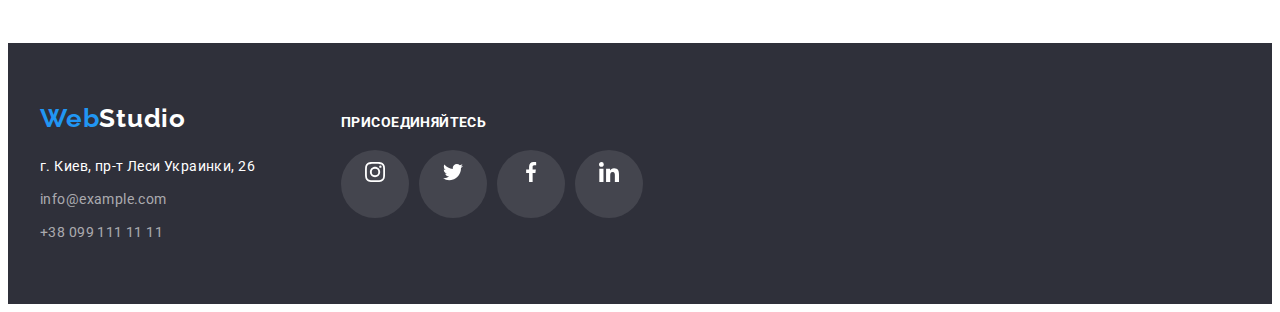
==== commit 00f99087: "corrected misstakes" ====
--- a/portfolio.html
+++ b/portfolio.html
@@ -174,45 +174,45 @@
                 class="address-link link">г. Киев, пр-т Леси Украинки, 26</a>
             </li>
             <li class="address-item">
-              <a href="mailto:info@example.com" class="address-contact link">info@example.com</a>
+              <a href="mailto:info@example.com" class="address-link address-contact link">info@example.com</a>
             </li>
             <li class="address-item">
-              <a href="tel:+380991111111" class="address-contact link">+38 099 111 11 11</a>
+              <a href="tel:+380991111111" class="address-link address-contact link">+38 099 111 11 11</a>
             </li>
           </ul>
         </address>
       </div>
       <div class="footer-socials">
         <h2 class="section-title footer-socials-title">присоединяйтесь</h2>
-        <ul class="footer-socials list">
-          <li class="footer-socials-item">
-            <a href="" class="link footer-socials-link" target="_blank" rel="noopener noreferrer nofollow"
+        <ul class="socials list">
+          <li class="socials-item">
+            <a href="" class="link socials-link" target="_blank" rel="noopener noreferrer nofollow"
               aria-label="instagram">
-              <svg width="20" height="20" class="footer-social-icon">
+              <svg width="20" height="20" class="social-icon">
                 <use href="./images/symbol-defs.svg#instagram"></use>
               </svg>
             </a>
           </li>
-          <li class="footer-socials-item">
-            <a href="" class="link footer-socials-link" target="_blank" rel="noopener noreferrer nofollow"
+          <li class="socials-item">
+            <a href="" class="link socials-link" target="_blank" rel="noopener noreferrer nofollow"
               aria-label="twitter">
-              <svg width="20" height="20" class="footer-social-icon">
+              <svg width="20" height="20" class="social-icon">
                 <use href="./images/symbol-defs.svg#twitter"></use>
               </svg>
             </a>
           </li>
-          <li class="footer-socials-item">
-            <a href="" class="link footer-socials-link" target="_blank" rel="noopener noreferrer nofollow"
+          <li class="socials-item">
+            <a href="" class="link socials-link" target="_blank" rel="noopener noreferrer nofollow"
               aria-label="facebook">
-              <svg width="20" height="20" class="footer-social-icon">
+              <svg width="20" height="20" class="social-icon">
                 <use href="./images/symbol-defs.svg#facebook"></use>
               </svg>
             </a>
           </li>
-          <li class="footer-socials-item">
-            <a href="" class="link footer-socials-link" target="_blank" rel="noopener noreferrer nofollow"
+          <li class="socials-item">
+            <a href="" class="link socials-link" target="_blank" rel="noopener noreferrer nofollow"
               aria-label="linkedin">
-              <svg width="20" height="20" class="footer-social-icon">
+              <svg width="20" height="20" class="social-icon">
                 <use href="./images/symbol-defs.svg#linkedin"></use>
               </svg>
             </a>
--- a/css/styles.css
+++ b/css/styles.css
@@ -178,18 +178,17 @@
 }
 
 .header-icon {
-  fill: var(--grey-txt-cl);
-}
-
-.header-contact:hover,
-.header-contact:focus {
+  fill: currentColor;
+}
+
+.header-contact-link:hover,
+.header-contact-link:focus {
   color: var(--accent-txt-cl);
-  cursor: pointer;
-}
-
-.header-contact:hover .header-icon {
+}
+
+/* .header-contact-link:hover .header-icon {
   fill: var(--accent-txt-cl);
-}
+} */
 
 .header-container {
   display: flex;
@@ -237,6 +236,7 @@
     url(../images/background/hero-bg.jpg);
   background-repeat: no-repeat;
   background-position: center;
+  background-size: 1600px auto;
 }
 
 .hero-title {
@@ -330,7 +330,7 @@
 }
 
 .team-wrapper {
-  padding: 30px 30px 0 30px;
+  padding: 30px;
 }
 
 .team-text,
@@ -346,12 +346,15 @@
   margin-bottom: 10px;
 }
 
+.team-text {
+  margin-bottom: 16px;
+}
+
 .socials {
   display: flex;
   align-items: center;
   justify-content: center;
   gap: 10px;
-  padding: 16px 32px 30px;
 }
 
 .socials-link {
@@ -371,17 +374,21 @@
 
 .socials-link:hover,
 .socials-link:focus {
-  background: var(--accent-txt-cl);
-}
-
-.socials-link:hover .social-icon {
+  background-color: var(--accent-txt-cl);
+}
+
+.socials-link:hover .social-icon,
+.socials-link:focus .social-icon {
   fill: var(--wh-txt-cl);
 }
 
 /* Clients section */
 .clients-item {
-  box-sizing: border-box;
   --items: 6;
+}
+
+.clients-link {
+  display: block;
   padding: 16px 31px;
   border: 1px solid var(--fill);
   border-radius: 4px;
@@ -391,11 +398,10 @@
   fill: var(--fill);
 }
 
-.clients-item:hover,
-.clients-item:focus {
+.clients-link:hover,
+.clients-link:focus {
   color: var(--accent-txt-cl);
   border: 1px solid var(--accent-txt-cl);
-  cursor: pointer;
 }
 
 .clients-icons {
@@ -417,8 +423,6 @@
 address {
   display: block;
   font-style: normal;
-
-  /* margin-top: 20px; */
 }
 
 .address-item {
@@ -442,45 +446,37 @@
   margin-right: 70px;
 }
 
+.address-link:hover,
+.address-link:focus {
+  color: var(--accent-txt-cl);
+}
+
 .footer-container {
   display: flex;
   flex-wrap: wrap;
+  align-items: baseline;
 }
 
 .footer-socials-title {
+  text-align: start;
+  text-transform: uppercase;
   font-size: 14px;
   line-height: calc(16 / 14);
   color: var(--wh-txt-cl);
-  margin-bottom: 8px;
-}
-
-.footer-socials {
-  display: flex;
-  align-items: center;
-  flex-wrap: wrap;
-  width: 206px;
-  height: 60px;
-  gap: 10px;
-}
-
-.footer-socials-link {
-  display: flex;
-  align-items: baseline;
-  justify-content: center;
-  width: 44px;
-  height: 44px;
+  margin-bottom: 20px;
+}
+
+.footer .socials-link {
   background-color: rgba(255, 255, 255, 0.1);
-  border-radius: 50%;
-  padding: 12px;
-}
-
-.footer-social-icon {
+}
+
+.footer .social-icon {
   fill: var(--wh-txt-cl);
 }
 
-.footer-socials-link:hover,
-.footer-socials-link:focus {
-  background: var(--accent-txt-cl);
+.footer .socials-link:hover,
+.footer .socials-link:focus {
+  background-color: var(--accent-txt-cl);
 }
 
 /* Portfolio */
@@ -495,6 +491,7 @@
 }
 
 .filter-btn {
+  display: block;
   padding: 6px 22px;
   font-weight: 500;
   line-height: calc(26 / 16);
@@ -517,7 +514,6 @@
 /* Project */
 
 .project-item {
-  width: 370px;
   --items: 3;
 }
 
@@ -541,9 +537,12 @@
   line-height: calc(30 / 16);
 }
 
-.project-item:hover,
-.project-item:focus {
-  border: 1px solid var(--border-sec-cl);
+.project-link {
+  display: block;
+}
+
+.project-link:hover,
+.project-link:focus {
   box-shadow: 0px 1px 1px rgba(0, 0, 0, 0.12), 0px 4px 4px rgba(0, 0, 0, 0.06),
     1px 4px 6px rgba(0, 0, 0, 0.16);
 }
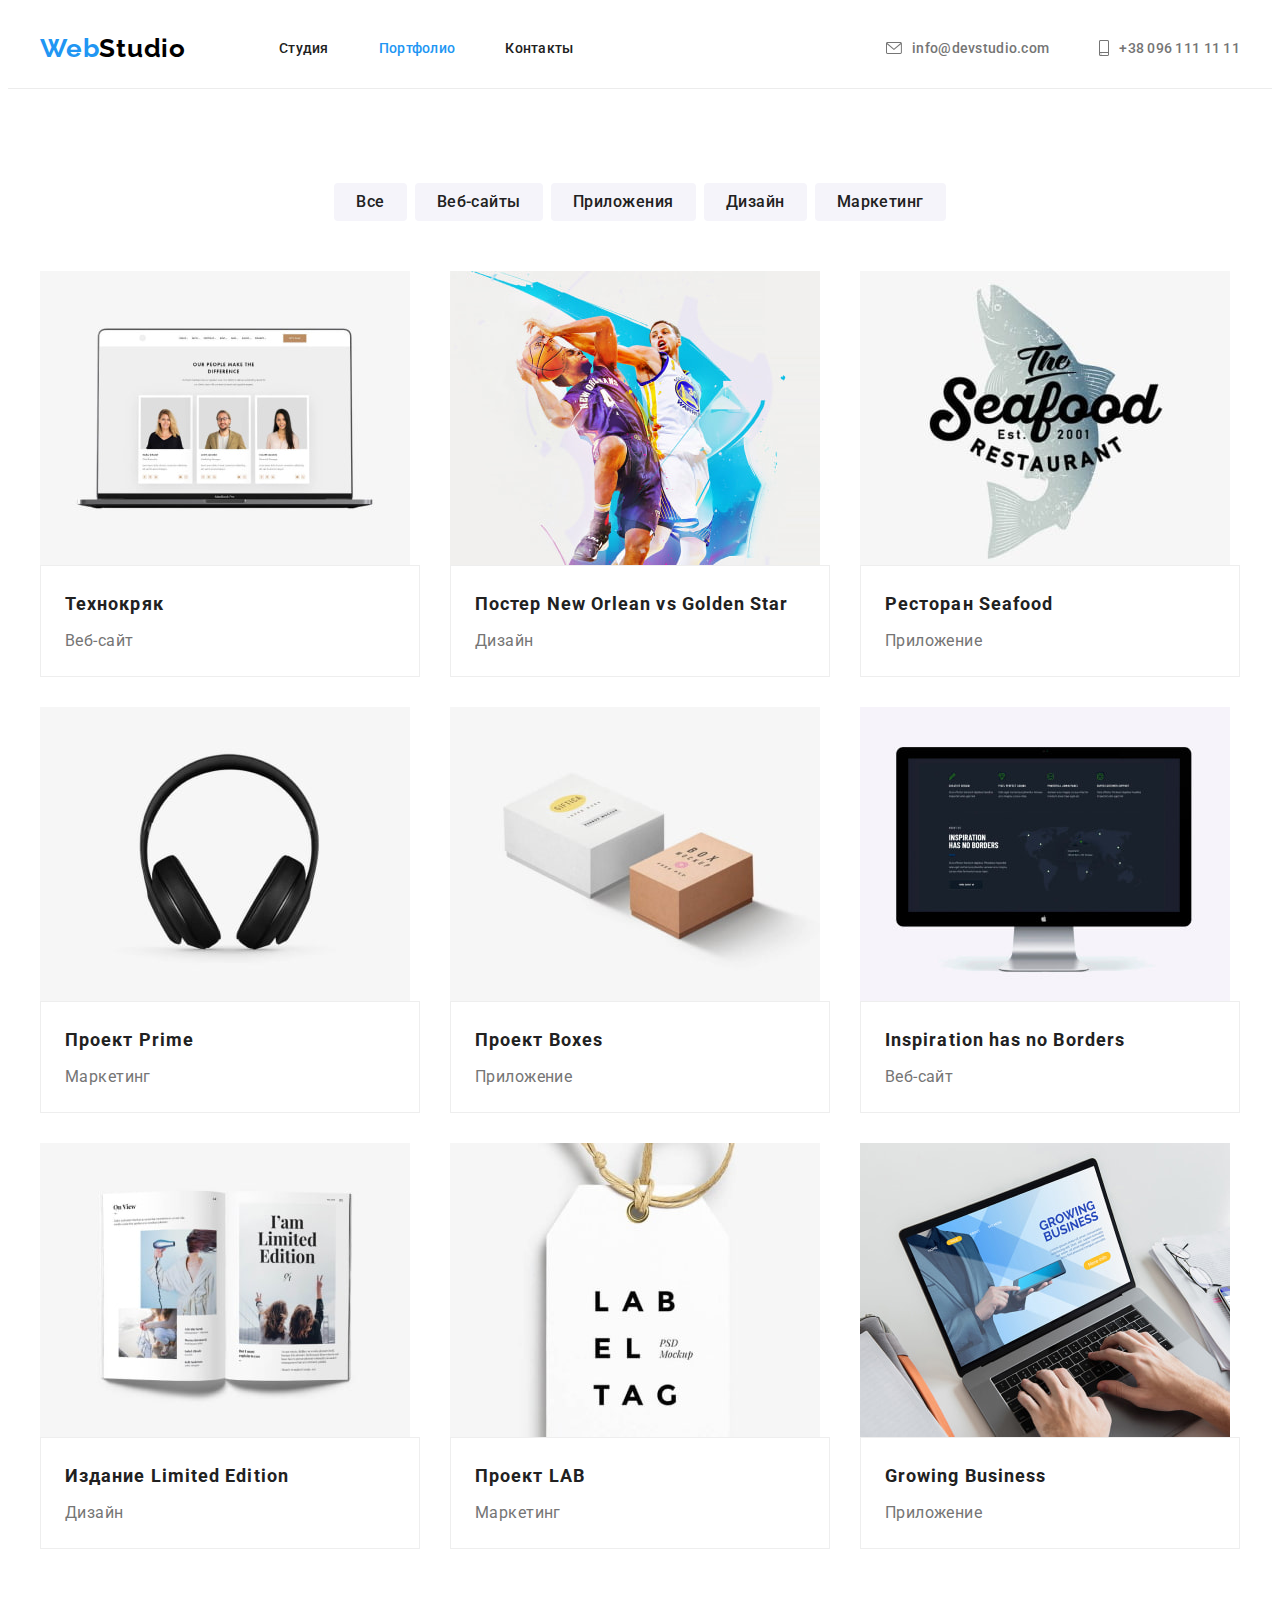
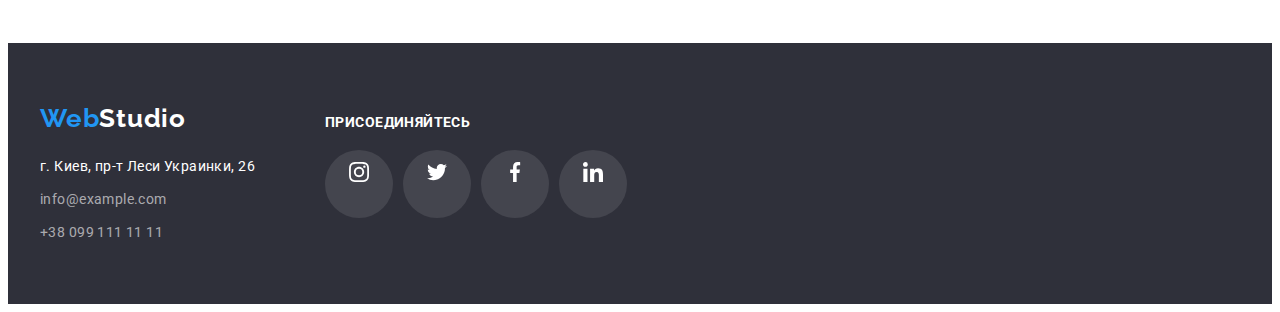
==== commit 2fcb8bdf: "update" ====
--- a/portfolio.html
+++ b/portfolio.html
@@ -39,14 +39,14 @@
         <li class="header-contact">
           <a href="mailto:info@devstudio.com" class="header-contact-link link">
             <svg width="16" height="12" class="header-icon">
-              <use href="./images/symbol-defs.svg#mail"></use>
+              <use href="./images/icons.svg#mail"></use>
             </svg>info@devstudio.com
           </a>
         </li>
         <li class="header-contact">
           <a href="tel:+380961111111" class="header-contact-link link">
             <svg width="10" height="16" class="header-icon">
-              <use href="./images/symbol-defs.svg#phone"></use>
+              <use href="./images/icons.svg#phone"></use>
             </svg>+38 096 111 11 11
           </a>
         </li>
@@ -189,7 +189,7 @@
             <a href="" class="link socials-link" target="_blank" rel="noopener noreferrer nofollow"
               aria-label="instagram">
               <svg width="20" height="20" class="social-icon">
-                <use href="./images/symbol-defs.svg#instagram"></use>
+                <use href="./images/icons.svg#instagram"></use>
               </svg>
             </a>
           </li>
@@ -197,7 +197,7 @@
             <a href="" class="link socials-link" target="_blank" rel="noopener noreferrer nofollow"
               aria-label="twitter">
               <svg width="20" height="20" class="social-icon">
-                <use href="./images/symbol-defs.svg#twitter"></use>
+                <use href="./images/icons.svg#twitter"></use>
               </svg>
             </a>
           </li>
@@ -205,7 +205,7 @@
             <a href="" class="link socials-link" target="_blank" rel="noopener noreferrer nofollow"
               aria-label="facebook">
               <svg width="20" height="20" class="social-icon">
-                <use href="./images/symbol-defs.svg#facebook"></use>
+                <use href="./images/icons.svg#facebook"></use>
               </svg>
             </a>
           </li>
@@ -213,7 +213,7 @@
             <a href="" class="link socials-link" target="_blank" rel="noopener noreferrer nofollow"
               aria-label="linkedin">
               <svg width="20" height="20" class="social-icon">
-                <use href="./images/symbol-defs.svg#linkedin"></use>
+                <use href="./images/icons.svg#linkedin"></use>
               </svg>
             </a>
           </li>
--- a/css/styles.css
+++ b/css/styles.css
@@ -388,7 +388,9 @@
 }
 
 .clients-link {
-  display: block;
+  display: flex;
+  justify-content: center;
+  align-items: center;
   padding: 16px 31px;
   border: 1px solid var(--fill);
   border-radius: 4px;
@@ -441,11 +443,6 @@
   color: var(--address-cl);
 }
 
-.address-container {
-  width: 231px;
-  margin-right: 70px;
-}
-
 .address-link:hover,
 .address-link:focus {
   color: var(--accent-txt-cl);
@@ -455,6 +452,7 @@
   display: flex;
   flex-wrap: wrap;
   align-items: baseline;
+  gap: 70px;
 }
 
 .footer-socials-title {
